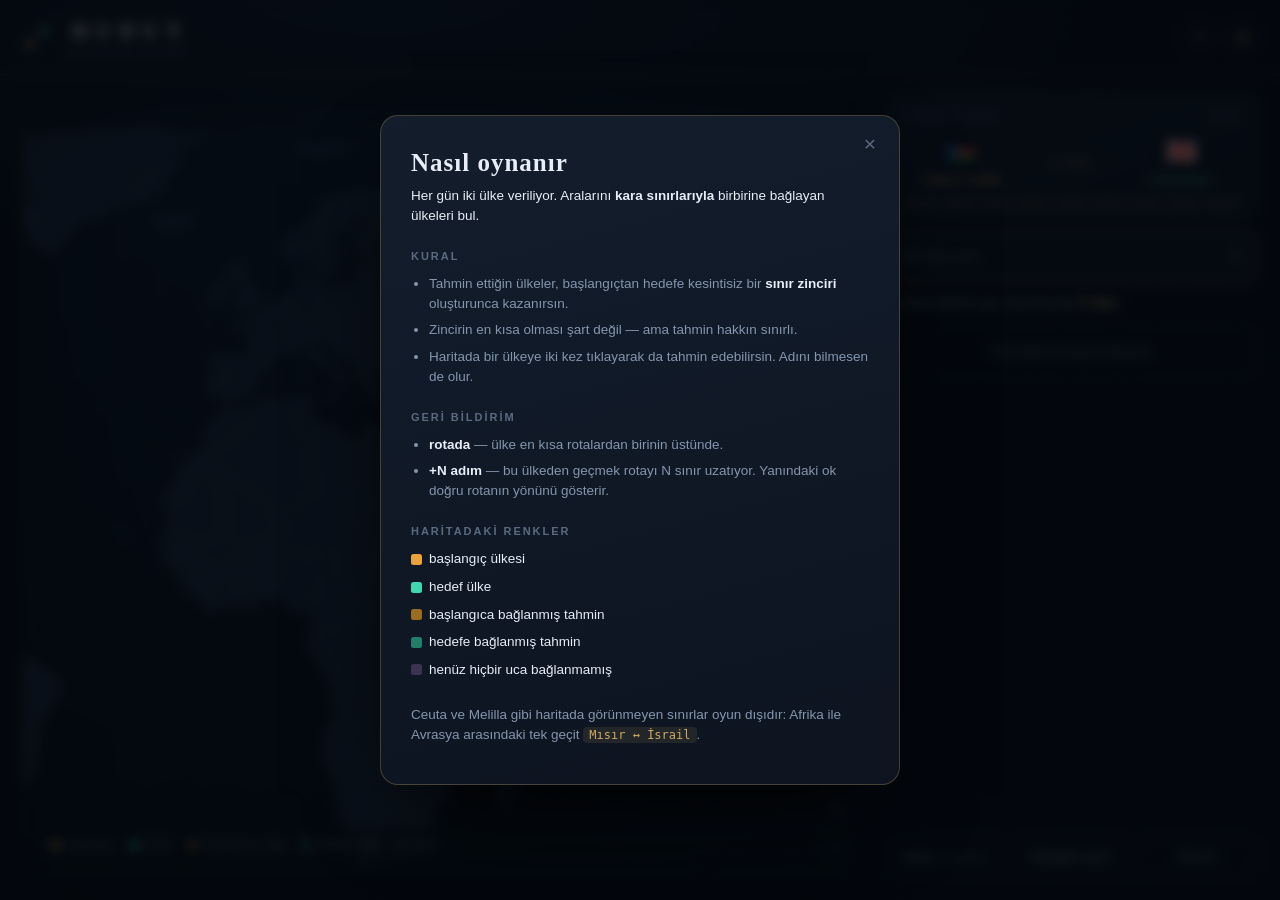
==== index.html @ 706b780f "Replace the REST Countries page with HUDUT The old page called restcountries.com v3.1, which has bee" ====
<!DOCTYPE html>
<html lang="tr">
<head>
<meta charset="utf-8" />
<meta name="viewport" content="width=device-width, initial-scale=1, viewport-fit=cover" />
<title>HUDUT — sınırdan sınıra</title>
<meta name="description" content="Her gün iki ülke. Aradaki kara sınırlarını bularak yolu kur." />
<meta name="theme-color" content="#070b13" />
<link rel="icon" href="data:image/svg+xml,%3Csvg xmlns='http://www.w3.org/2000/svg' viewBox='0 0 32 32'%3E%3Crect width='32' height='32' rx='7' fill='%230c1524'/%3E%3Ccircle cx='9' cy='22' r='3.4' fill='%23e8a33d'/%3E%3Ccircle cx='23' cy='10' r='3.4' fill='%233fd6b0'/%3E%3Cpath d='M9 22 Q10 12 23 10' stroke='%23d9b06a' stroke-width='1.6' fill='none' stroke-dasharray='2.5 2.5'/%3E%3C/svg%3E" />
<link rel="stylesheet" href="assets/css/style.css" />
</head>
<body>

<div class="app">

  <header class="topbar">
    <div class="brand">
      <svg class="brand-glyph" viewBox="0 0 32 32" aria-hidden="true">
        <circle cx="8" cy="23" r="3.6"/><circle cx="24" cy="9" r="3.6" class="g2"/>
        <path d="M8 23 Q9 12 24 9" fill="none"/>
      </svg>
      <div class="brand-text">
        <h1>HUDUT</h1>
        <p>sınırdan sınıra</p>
      </div>
    </div>
    <nav class="topbar-actions">
      <button type="button" id="btn-help" class="icon-btn" title="Nasıl oynanır">?</button>
      <button type="button" id="btn-stats" class="icon-btn" title="İstatistikler">◔</button>
    </nav>
  </header>

  <main class="stage">

    <section class="mapwrap" id="mapwrap">
      <svg id="map" role="img" aria-label="Dünya haritası"></svg>

      <div class="map-overlay">
        <div class="legend" id="legend">
          <span><i class="sw sw-start"></i>başlangıç</span>
          <span><i class="sw sw-end"></i>hedef</span>
          <span><i class="sw sw-warm"></i>başlangıca bağlı</span>
          <span><i class="sw sw-cool"></i>hedefe bağlı</span>
          <span><i class="sw sw-loose"></i>boşta</span>
        </div>
        <div class="zoomers">
          <button type="button" data-zoom="in"  title="Yakınlaş">+</button>
          <button type="button" data-zoom="out" title="Uzaklaş">−</button>
          <button type="button" data-zoom="fit" title="Bulmacaya odakla">◎</button>
          <button type="button" data-zoom="world" title="Tüm dünya">⤢</button>
        </div>
      </div>

      <div class="map-tip" id="map-tip" hidden></div>
      <div class="toast" id="toast" hidden></div>
    </section>

    <aside class="panel">

      <div class="route-card">
        <div class="puzzle-meta"><span id="puzzle-date"></span><span id="puzzle-no"></span></div>

        <div class="route">
          <div class="endpoint is-start">
            <span class="flag" id="start-flag"></span>
            <span class="ep-name" id="start-name">—</span>
          </div>
          <div class="route-link">
            <span class="dots" aria-hidden="true"></span>
            <span class="gap" id="gap-label">?</span>
            <span class="dots" aria-hidden="true"></span>
          </div>
          <div class="endpoint is-end">
            <span class="flag" id="end-flag"></span>
            <span class="ep-name" id="end-name">—</span>
          </div>
        </div>

        <div class="meter" id="meter" aria-label="Kalan tahmin"></div>
      </div>

      <form class="guess-form" id="guess-form" autocomplete="off">
        <div class="input-shell">
          <input id="guess-input" type="text" placeholder="Bir ülke yaz…"
                 aria-label="Ülke tahmini" autocomplete="off" autocorrect="off"
                 spellcheck="false" enterkeyhint="go" />
          <button type="submit" class="submit-btn" title="Tahmin et">⏎</button>
        </div>
        <ul class="suggestions" id="suggestions" hidden></ul>
      </form>

      <p class="status" id="status"></p>

      <ol class="guess-list" id="guess-list"></ol>

      <div class="panel-actions">
        <button type="button" id="btn-hint" class="ghost">İpucu <em>(1 tahmin)</em></button>
        <button type="button" id="btn-random" class="ghost">Rastgele oyun</button>
        <button type="button" id="btn-giveup" class="ghost danger">Pes et</button>
      </div>

    </aside>
  </main>
</div>

<div class="modal-backdrop" id="modal" hidden>
  <div class="modal" role="dialog" aria-modal="true">
    <button type="button" class="modal-close" id="modal-close" aria-label="Kapat">×</button>
    <div class="modal-body" id="modal-body"></div>
  </div>
</div>

<script src="assets/js/vendor/d3-array.min.js"></script>
<script src="assets/js/vendor/d3-geo.min.js"></script>
<script src="assets/js/vendor/topojson-client.min.js"></script>
<script src="assets/js/data/world.js"></script>
<script src="assets/js/data/countries.js"></script>
<script src="assets/js/graph.js"></script>
<script src="assets/js/map.js"></script>
<script src="assets/js/game.js"></script>
<script src="assets/js/app.js"></script>
</body>
</html>
---- assets/css/style.css ----
/* =========================================================
   HUDUT — "gece atlası"
   Koyu lacivert kâğıt, pirinç hairline'lar, sıcak→soğuk rota.
   ========================================================= */

:root {
  /* zemin */
  --ink:        #070b13;
  --ocean:      #0b1422;
  --ocean-2:    #0e1b2c;
  --panel:      #0d1420;
  --panel-2:    #111a28;

  /* kara */
  --land:       #1d2a3c;
  --land-line:  rgba(150,182,222,.16);
  --land-hover: #2a3b52;
  --land-dead:  #16202e;      /* nötr / oynanmayan alan */

  /* rota renkleri */
  --start:      #e8a33d;
  --start-dim:  #7a5a2a;
  --end:        #3fd6b0;
  --end-dim:    #23705f;
  --loose:      #7b6ca8;
  --wrong:      #b0525f;
  --near:       #d3944a;

  /* metin & vurgu */
  --text:       #e8eef7;
  --muted:      #8496ae;
  --faint:      #5a6a80;
  --brass:      #cfa963;
  --brass-dim:  rgba(207,169,99,.28);

  --radius:     14px;
  --radius-sm:  9px;

  --font-display: "Iowan Old Style", "Palatino Linotype", Palatino, Georgia, ui-serif, serif;
  --font-ui: ui-sans-serif, -apple-system, "Segoe UI", Roboto, "Helvetica Neue", Arial, sans-serif;
  --font-mono: ui-monospace, "SF Mono", "Cascadia Mono", Consolas, monospace;

  --grain: url("data:image/svg+xml,%3Csvg xmlns='http://www.w3.org/2000/svg' width='160' height='160'%3E%3Cfilter id='n'%3E%3CfeTurbulence type='fractalNoise' baseFrequency='.8' numOctaves='3' stitchTiles='stitch'/%3E%3C/filter%3E%3Crect width='160' height='160' filter='url(%23n)' opacity='.5'/%3E%3C/svg%3E");
}

* { box-sizing: border-box; }

/* `hidden` özniteliği her zaman kazansın — aşağıdaki sınıflar display
   atadığı için tarayıcının varsayılan [hidden] kuralını eziyorlar. */
[hidden] { display: none !important; }

html, body {
  height: 100%;
  margin: 0;
}

body {
  background:
    radial-gradient(1200px 700px at 30% -10%, #101b2c 0%, transparent 60%),
    var(--ink);
  color: var(--text);
  font-family: var(--font-ui);
  font-size: 15px;
  line-height: 1.5;
  -webkit-font-smoothing: antialiased;
  overflow: hidden;
}

body::after {                     /* kâğıt dokusu */
  content: "";
  position: fixed;
  inset: 0;
  background-image: var(--grain);
  opacity: .022;
  pointer-events: none;
  z-index: 999;
  mix-blend-mode: overlay;
}

button { font: inherit; color: inherit; cursor: pointer; }
input  { font: inherit; color: inherit; }

/* ---------------------------------------------------------
   İskelet
   --------------------------------------------------------- */

.app {
  height: 100%;
  display: grid;
  grid-template-rows: auto 1fr;
}

.topbar {
  display: flex;
  align-items: center;
  justify-content: space-between;
  gap: 16px;
  padding: 14px 22px 12px;
  border-bottom: 1px solid var(--brass-dim);
  position: relative;
}
.topbar::after {                  /* çift çizgi, atlas kapağı hissi */
  content: "";
  position: absolute;
  left: 22px; right: 22px; bottom: -4px;
  height: 1px;
  background: linear-gradient(90deg, transparent, rgba(207,169,99,.14), transparent);
}

.brand { display: flex; align-items: center; gap: 12px; }

.brand-glyph { width: 30px; height: 30px; flex: none; }
.brand-glyph circle { fill: var(--start); }
.brand-glyph circle.g2 { fill: var(--end); }
.brand-glyph path { stroke: var(--brass); stroke-width: 1.7; stroke-dasharray: 2.6 2.6; }

.brand-text h1 {
  margin: 0;
  font-family: var(--font-display);
  font-size: 22px;
  font-weight: 600;
  letter-spacing: .34em;
  text-indent: .34em;
  color: #f2e9d8;
}
.brand-text p {
  margin: -1px 0 0;
  font-size: 10.5px;
  letter-spacing: .22em;
  text-transform: uppercase;
  color: var(--faint);
}

.topbar-actions { display: flex; gap: 8px; }

.icon-btn {
  width: 34px; height: 34px;
  display: grid; place-items: center;
  border-radius: 50%;
  border: 1px solid var(--brass-dim);
  background: transparent;
  color: var(--brass);
  font-size: 15px;
  transition: background .18s, border-color .18s, transform .18s;
}
.icon-btn:hover { background: rgba(207,169,99,.1); border-color: rgba(207,169,99,.5); transform: translateY(-1px); }

.stage {
  display: grid;
  grid-template-columns: minmax(0, 1fr) 372px;
  gap: 18px;
  padding: 18px 22px 22px;
  min-height: 0;
}

/* ---------------------------------------------------------
   Harita
   --------------------------------------------------------- */

.mapwrap {
  position: relative;
  min-height: 0;
  border-radius: var(--radius);
  border: 1px solid rgba(150,182,222,.1);
  background:
    radial-gradient(120% 90% at 50% 0%, var(--ocean-2) 0%, var(--ocean) 55%, #081018 100%);
  overflow: hidden;
  box-shadow: 0 24px 60px -30px #000, inset 0 0 90px -20px rgba(0,0,0,.7);
}
.mapwrap::after {                 /* vinyet */
  content: "";
  position: absolute; inset: 0;
  background: radial-gradient(115% 85% at 50% 45%, transparent 55%, rgba(3,6,12,.55) 100%);
  pointer-events: none;
}

#map { display: block; width: 100%; height: 100%; touch-action: none; cursor: grab; }
#map.dragging { cursor: grabbing; }

.graticule { fill: none; stroke: rgba(150,190,235,.055); stroke-width: .5; }
.sphere-halo { fill: none; stroke: rgba(207,169,99,.13); stroke-width: 1; }

.country {
  fill: var(--land);
  stroke: var(--land-line);
  stroke-width: .6;
  stroke-linejoin: round;
  transition: fill .35s ease;
}
.country.neutral { fill: var(--land-dead); pointer-events: none; }
.country.interactive { cursor: pointer; }
.country.interactive:hover { fill: var(--land-hover); }

/* durumlar */
.country.loose   { fill: #3b3350; stroke: rgba(190,170,235,.45); stroke-width: 1; }
.country.warm    { fill: #9a6c22; stroke: rgba(232,163,61,.65); stroke-width: 1; }
.country.cool    { fill: #227e69; stroke: rgba(63,214,176,.6); stroke-width: 1; }
.country.start   { fill: var(--start); stroke: #ffd79a; stroke-width: 1.3; }
.country.end     { fill: var(--end);   stroke: #b8fff0; stroke-width: 1.3; }
.country.solved  { stroke-width: 1.1; }

.endpoint-halo { fill: none; stroke-width: 1.6; opacity: .85; }
.endpoint-halo.h-start { stroke: var(--start); animation: pulse 2.8s ease-in-out infinite; }
.endpoint-halo.h-end   { stroke: var(--end);   animation: pulse 2.8s ease-in-out infinite .9s; }
@keyframes pulse { 0%,100% { opacity:.16; stroke-width:1.2 } 50% { opacity:.6; stroke-width:2.4 } }

.hint-arc {
  fill: none;
  stroke: rgba(207,169,99,.3);
  stroke-width: 1;
  stroke-dasharray: 3 4;
  pointer-events: none;
}
.chain-line {
  fill: none;
  stroke: url(#chainGrad);
  stroke-width: 2.4;
  stroke-linecap: round;
  stroke-dasharray: 1000;
  stroke-dashoffset: 1000;
  animation: draw 1.4s ease forwards;
  pointer-events: none;
  filter: drop-shadow(0 0 4px rgba(232,163,61,.4));
}
@keyframes draw { to { stroke-dashoffset: 0 } }

.node-dot { pointer-events: none; }

/* Sadece bilinen ülkelerin adı yazılır.
   font-size / stroke-width bilerek burada tanımlı DEĞİL: map.js bunları
   .layer-label grubuna yazıp ekran ölçeğinde sabit tutuyor. Buraya bir
   değer koyarsan mirası ezer ve etiketler okunmaz hâle gelir. */
.country-label {
  font-family: var(--font-ui);
  font-weight: 600;
  fill: rgba(255,255,255,.94);
  paint-order: stroke;
  stroke: rgba(4,8,14,.9);
  text-anchor: middle;
  pointer-events: none;
}

/* harita üstü kontroller */
.map-overlay {
  position: absolute; inset: 0;
  display: flex;
  align-items: flex-end;
  justify-content: space-between;
  padding: 14px;
  pointer-events: none;
  gap: 12px;
}

.legend {
  display: flex; flex-wrap: wrap; gap: 4px 14px;
  padding: 9px 13px;
  border-radius: var(--radius-sm);
  background: rgba(8,14,24,.62);
  backdrop-filter: blur(9px);
  border: 1px solid rgba(150,182,222,.1);
  font-size: 10.5px;
  letter-spacing: .05em;
  color: var(--muted);
  pointer-events: auto;
}
.legend span { display: inline-flex; align-items: center; gap: 6px; white-space: nowrap; }
.sw { width: 9px; height: 9px; border-radius: 2.5px; display: inline-block; }
.sw-start { background: var(--start); }
.sw-end   { background: var(--end); }
.sw-warm  { background: #9a6c22; }
.sw-cool  { background: #227e69; }
.sw-loose { background: #3b3350; }

.zoomers { display: flex; flex-direction: column; gap: 6px; pointer-events: auto; }
.zoomers button {
  width: 32px; height: 32px;
  border-radius: 8px;
  border: 1px solid rgba(150,182,222,.13);
  background: rgba(8,14,24,.66);
  backdrop-filter: blur(9px);
  color: var(--muted);
  font-size: 14px; line-height: 1;
  transition: color .16s, border-color .16s, background .16s;
}
.zoomers button:hover { color: var(--brass); border-color: rgba(207,169,99,.4); background: rgba(20,30,46,.8); }

.map-tip {
  position: absolute;
  transform: translate(-50%, -170%);
  padding: 4px 9px;
  border-radius: 6px;
  background: rgba(6,11,19,.92);
  border: 1px solid var(--brass-dim);
  font-size: 11.5px;
  letter-spacing: .04em;
  white-space: nowrap;
  pointer-events: none;
  z-index: 5;
}

.toast {
  position: absolute;
  left: 50%; top: 18px;
  transform: translateX(-50%);
  padding: 9px 18px;
  border-radius: 100px;
  background: rgba(8,14,24,.9);
  border: 1px solid var(--brass-dim);
  backdrop-filter: blur(10px);
  font-size: 13px;
  letter-spacing: .02em;
  z-index: 6;
  animation: toastIn .3s cubic-bezier(.2,.9,.3,1.2);
}
.toast.bad  { border-color: rgba(176,82,95,.6); color: #ffc9d0; }
.toast.good { border-color: rgba(63,214,176,.55); color: #b6ffe9; }
@keyframes toastIn { from { opacity: 0; transform: translate(-50%, -12px) } }

/* ---------------------------------------------------------
   Yan panel
   --------------------------------------------------------- */

.panel {
  min-height: 0;
  display: flex;
  flex-direction: column;
  gap: 12px;
  overflow-y: auto;
  scrollbar-width: thin;
  scrollbar-color: rgba(207,169,99,.25) transparent;
  padding-right: 2px;
}
.panel::-webkit-scrollbar { width: 6px; }
.panel::-webkit-scrollbar-thumb { background: rgba(207,169,99,.22); border-radius: 3px; }

.route-card {
  border-radius: var(--radius);
  border: 1px solid rgba(150,182,222,.1);
  background: linear-gradient(160deg, var(--panel-2), var(--panel));
  padding: 15px 16px 13px;
  flex: none;
}

.puzzle-meta {
  display: flex; justify-content: space-between;
  font-size: 10.5px;
  letter-spacing: .16em;
  text-transform: uppercase;
  color: var(--faint);
  margin-bottom: 13px;
}

.route { display: flex; align-items: center; gap: 10px; }

.endpoint {
  flex: 1 1 0;
  min-width: 0;
  display: flex; flex-direction: column; align-items: center; gap: 5px;
  text-align: center;
}
.endpoint .flag { font-size: 25px; line-height: 1.1; filter: drop-shadow(0 3px 6px rgba(0,0,0,.5)); }
.endpoint .ep-name {
  font-family: var(--font-display);
  font-size: 15px;
  line-height: 1.2;
  overflow-wrap: anywhere;
}
.endpoint.is-start .ep-name { color: var(--start); }
.endpoint.is-end   .ep-name { color: var(--end); }

.route-link {
  flex: 0 0 84px;
  display: flex; align-items: center; gap: 5px;
  color: var(--faint);
}
.route-link .dots {
  flex: 1;
  height: 1px;
  background: repeating-linear-gradient(90deg, var(--brass-dim) 0 3px, transparent 3px 7px);
}
.route-link .gap {
  font-family: var(--font-mono);
  font-size: 11px;
  color: var(--brass);
  white-space: nowrap;
}

.meter { display: flex; gap: 4px; margin-top: 14px; }
.meter i {
  flex: 1;
  height: 3px;
  border-radius: 2px;
  background: rgba(207,169,99,.5);
  transition: background .3s;
}
.meter i.spent { background: rgba(150,182,222,.12); }
.meter i.low   { background: var(--wrong); }

/* giriş */
.guess-form { position: relative; flex: none; }

.input-shell {
  display: flex; align-items: center;
  border-radius: var(--radius);
  border: 1px solid rgba(150,182,222,.16);
  background: var(--panel);
  transition: border-color .2s, box-shadow .2s;
}
.input-shell:focus-within {
  border-color: rgba(207,169,99,.55);
  box-shadow: 0 0 0 3px rgba(207,169,99,.09);
}
#guess-input {
  flex: 1; min-width: 0;
  padding: 13px 14px;
  border: 0; background: transparent; outline: none;
  font-size: 15px;
}
#guess-input::placeholder { color: var(--faint); }
.submit-btn {
  border: 0; background: transparent;
  color: var(--brass);
  padding: 0 14px; height: 46px;
  font-size: 15px;
  opacity: .8;
}
.submit-btn:hover { opacity: 1; }

.suggestions {
  position: absolute; top: calc(100% + 6px); left: 0; right: 0;
  z-index: 20;
  margin: 0; padding: 5px;
  list-style: none;
  max-height: 244px; overflow-y: auto;
  border-radius: var(--radius);
  border: 1px solid rgba(207,169,99,.24);
  background: rgba(12,19,30,.97);
  backdrop-filter: blur(12px);
  box-shadow: 0 22px 48px -18px #000;
}
.suggestions li {
  display: flex; align-items: center; gap: 9px;
  padding: 8px 10px;
  border-radius: 8px;
  cursor: pointer;
}
.suggestions li .s-flag { font-size: 16px; }
.suggestions li .s-reg { margin-left: auto; font-size: 10.5px; color: var(--faint); }
.suggestions li[aria-selected="true"], .suggestions li:hover { background: rgba(207,169,99,.14); }

.status {
  margin: 0;
  min-height: 20px;
  font-size: 12.5px;
  letter-spacing: .02em;
  color: var(--muted);
  flex: none;
}
.status b { color: var(--brass); font-weight: 600; }

/* tahmin listesi */
.guess-list {
  list-style: none;
  margin: 0; padding: 0;
  display: flex; flex-direction: column; gap: 6px;
  flex: 1 1 auto;
}
.guess-list li {
  display: flex; align-items: center; gap: 10px;
  padding: 9px 12px;
  border-radius: var(--radius-sm);
  background: var(--panel);
  border: 1px solid rgba(150,182,222,.08);
  border-left-width: 3px;
  animation: rowIn .28s cubic-bezier(.2,.9,.3,1.1);
}
@keyframes rowIn { from { opacity: 0; transform: translateX(10px) } }

.guess-list li.g-empty {
  border-left-color: transparent;
  border-style: dashed;
  background: transparent;
  color: var(--faint);
  font-size: 12.5px;
  justify-content: center;
  padding: 16px 12px;
  animation: none;
}

.guess-list li.g-onroute { border-left-color: var(--end); }
.guess-list li.g-near    { border-left-color: var(--near); }
.guess-list li.g-far     { border-left-color: var(--wrong); }
.guess-list li.g-void    { border-left-color: var(--faint); }

/* Bayrak emojisi olmayan sistemlerde ISO kodu rozeti */
.iso {
  display: inline-flex; align-items: center; justify-content: center;
  min-width: 2.15em;
  padding: .1em .3em;
  border-radius: 4px;
  border: 1px solid var(--brass-dim);
  background: rgba(207,169,99,.09);
  color: var(--brass);
  font-family: var(--font-mono);
  font-size: .66em;
  font-weight: 600;
  letter-spacing: .07em;
  line-height: 1.55;
}
.endpoint.is-start .iso { border-color: rgba(232,163,61,.45); color: var(--start); background: rgba(232,163,61,.1); }
.endpoint.is-end   .iso { border-color: rgba(63,214,176,.4);  color: var(--end);   background: rgba(63,214,176,.09); }
.chain .node .iso { border-color: currentColor; color: inherit; background: transparent; font-size: .78em; }

.g-flag { font-size: 17px; flex: none; }
.g-name { flex: 1; min-width: 0; overflow: hidden; text-overflow: ellipsis; white-space: nowrap; }
.g-tag {
  font-size: 10.5px;
  letter-spacing: .04em;
  color: var(--muted);
  display: flex; align-items: center; gap: 5px;
  flex: none;
}
.g-onroute .g-tag { color: var(--end); }
.g-near .g-tag    { color: var(--near); }
.g-far  .g-tag    { color: var(--wrong); }
.g-arrow { display: inline-block; font-size: 13px; line-height: 1; }

.panel-actions { display: flex; gap: 7px; flex: none; padding-bottom: 2px; }
.ghost {
  flex: 1;
  padding: 9px 6px;
  border-radius: var(--radius-sm);
  border: 1px solid rgba(150,182,222,.14);
  background: transparent;
  color: var(--muted);
  font-size: 12px;
  letter-spacing: .02em;
  transition: color .16s, border-color .16s, background .16s;
}
.ghost em { font-style: normal; opacity: .55; font-size: 10.5px; }
.ghost:hover { color: var(--text); border-color: rgba(207,169,99,.42); background: rgba(207,169,99,.06); }
.ghost.danger:hover { color: #ffc9d0; border-color: rgba(176,82,95,.55); background: rgba(176,82,95,.08); }
.ghost:disabled { opacity: .35; cursor: not-allowed; }

/* ---------------------------------------------------------
   Modal
   --------------------------------------------------------- */

.modal-backdrop {
  position: fixed; inset: 0; z-index: 1000;
  display: grid; place-items: center;
  padding: 20px;
  overflow-y: auto;
  background: rgba(4,7,13,.74);
  backdrop-filter: blur(6px);
  animation: fadeIn .22s ease;
}
@keyframes fadeIn { from { opacity: 0 } }

.modal {
  position: relative;
  /* grid öğesinde `min-width:auto` küçülmeyi engelliyor; açıkça sıfırlıyoruz */
  width: 100%;
  max-width: 520px;
  min-width: 0;
  max-height: min(84vh, 760px);
  overflow-y: auto;
  border-radius: 18px;
  border: 1px solid var(--brass-dim);
  background: linear-gradient(165deg, #131d2c, var(--panel));
  padding: 28px 30px 26px;
  box-shadow: 0 40px 90px -30px #000;
  animation: modalIn .3s cubic-bezier(.2,.9,.3,1.15);
}
@keyframes modalIn { from { opacity: 0; transform: translateY(14px) scale(.98) } }

.modal-close {
  position: absolute; top: 12px; right: 14px;
  width: 30px; height: 30px;
  border: 0; border-radius: 50%;
  background: transparent; color: var(--faint);
  font-size: 21px; line-height: 1;
}
.modal-close:hover { color: var(--text); }

.modal h2 {
  font-family: var(--font-display);
  font-size: 25px;
  font-weight: 600;
  letter-spacing: .04em;
  margin: 0 0 4px;
}
.modal h3 {
  font-size: 11px; letter-spacing: .18em; text-transform: uppercase;
  color: var(--faint); margin: 22px 0 9px; font-weight: 600;
}
.modal p { color: var(--muted); margin: 0 0 12px; font-size: 13.5px; }
.modal p.lede { color: var(--text); }
.modal ul { color: var(--muted); font-size: 13.5px; padding-left: 18px; margin: 0 0 12px; }
.modal li { margin-bottom: 6px; }
.modal b { color: var(--text); font-weight: 600; }
.modal code {
  font-family: var(--font-mono); font-size: 12px;
  background: rgba(207,169,99,.11); color: var(--brass);
  padding: 1px 6px; border-radius: 4px;
}

.key { display: inline-flex; align-items: center; gap: 7px; margin-bottom: 7px; font-size: 13.5px; }
.key .sw { width: 11px; height: 11px; }

/* sonuç */
.result-head { text-align: center; margin-bottom: 18px; }
.result-head .verdict {
  font-family: var(--font-display);
  font-size: 29px; letter-spacing: .05em;
  margin: 0 0 4px;
}
.result-head .verdict.win  { color: var(--end); }
.result-head .verdict.lose { color: var(--wrong); }
.result-head .sub { font-size: 12.5px; color: var(--faint); letter-spacing: .06em; }

.chain {
  display: flex; flex-wrap: wrap; align-items: center; justify-content: center;
  gap: 7px 5px;
  padding: 16px 12px;
  border-radius: 12px;
  background: rgba(0,0,0,.24);
  border: 1px solid rgba(150,182,222,.09);
  margin-bottom: 6px;
}
.chain .node {
  display: inline-flex; align-items: center; gap: 6px;
  padding: 5px 11px;
  border-radius: 100px;
  border: 1px solid;
  font-size: 13px;
  white-space: nowrap;
}
.chain .sep { color: var(--faint); font-size: 12px; }

.stat-grid {
  display: grid; grid-template-columns: repeat(4, 1fr); gap: 8px;
  margin-bottom: 8px;
}
.stat-grid div {
  text-align: center; padding: 12px 4px;
  border-radius: 10px; background: rgba(0,0,0,.24);
  border: 1px solid rgba(150,182,222,.08);
}
.stat-grid strong { display: block; font-family: var(--font-display); font-size: 23px; }
.stat-grid span { font-size: 9.5px; letter-spacing: .1em; text-transform: uppercase; color: var(--faint); }

.modal-actions { display: flex; gap: 9px; margin-top: 20px; }
.btn-primary, .btn-secondary {
  flex: 1; padding: 12px;
  border-radius: 10px; border: 1px solid;
  font-size: 13.5px; letter-spacing: .03em;
  transition: transform .16s, box-shadow .16s, background .16s;
}
.btn-primary {
  background: linear-gradient(180deg, #e9b463, var(--brass));
  border-color: #f0c37f; color: #201704; font-weight: 600;
}
.btn-primary:hover { transform: translateY(-1px); box-shadow: 0 10px 26px -12px rgba(207,169,99,.8); }
.btn-secondary { background: transparent; border-color: rgba(150,182,222,.2); color: var(--muted); }
.btn-secondary:hover { color: var(--text); border-color: rgba(207,169,99,.45); }

/* ---------------------------------------------------------
   Duyarlı
   --------------------------------------------------------- */

@media (max-width: 1080px) {
  .stage { grid-template-columns: minmax(0,1fr) 320px; gap: 14px; padding: 14px; }
  .legend { display: none; }
}

@media (max-width: 820px) {
  body { overflow: auto; }
  .app { height: auto; min-height: 100%; }
  .stage {
    grid-template-columns: 1fr;
    grid-template-rows: 46vh auto;
    padding: 12px;
  }
  .panel { overflow: visible; max-height: none; }
  .brand-text h1 { font-size: 18px; letter-spacing: .28em; }
  .modal { padding: 24px 20px 22px; }
  .stat-grid { grid-template-columns: repeat(2, 1fr); }
}

@media (prefers-reduced-motion: reduce) {
  *, *::before, *::after { animation-duration: .01ms !important; transition-duration: .01ms !important; }
}
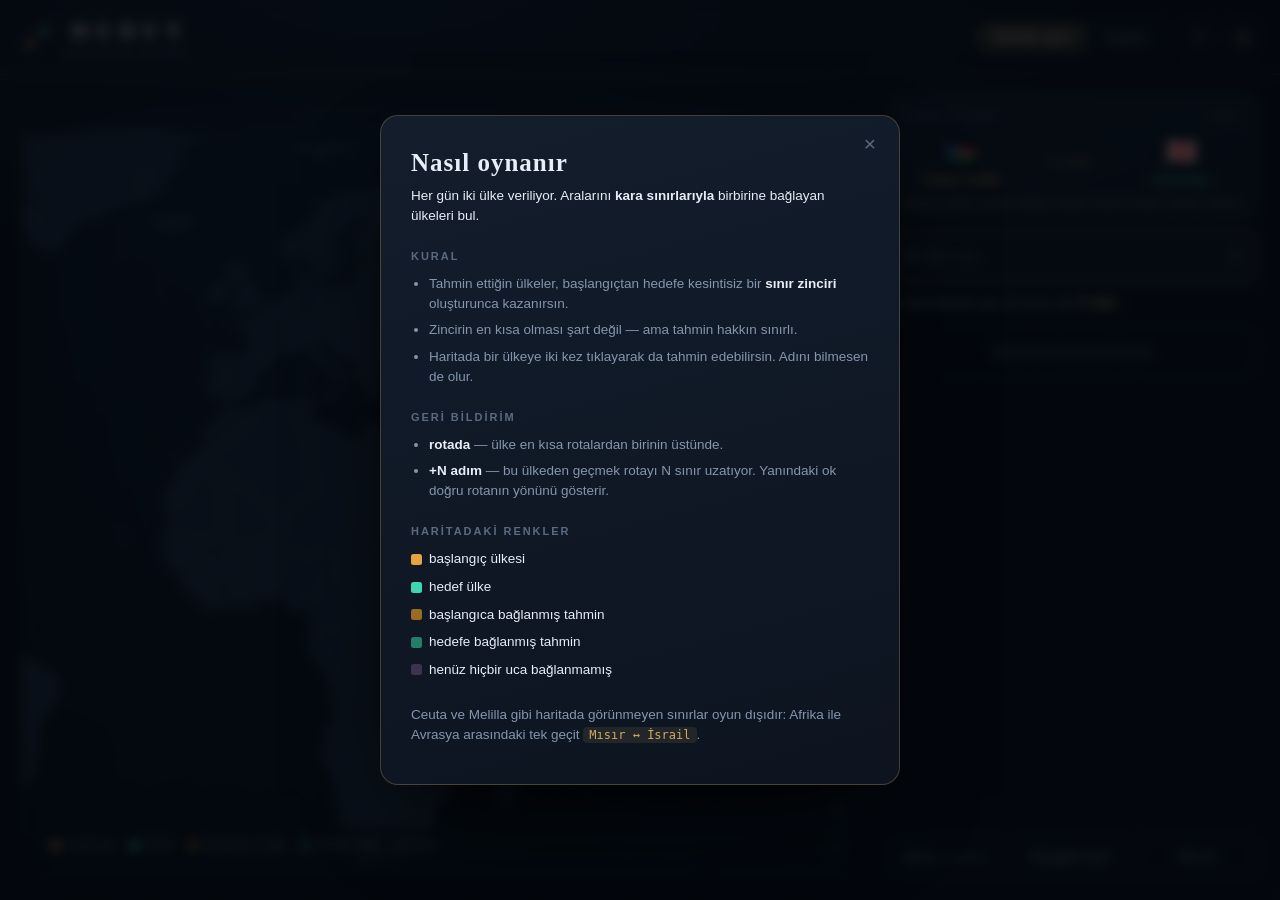
==== commit 1f412996: "Add an explore mode: country card, land neighbours and route finder - Search or click a country to s" ====
--- a/index.html
+++ b/index.html
@@ -4,7 +4,7 @@
 <meta charset="utf-8" />
 <meta name="viewport" content="width=device-width, initial-scale=1, viewport-fit=cover" />
 <title>HUDUT — sınırdan sınıra</title>
-<meta name="description" content="Her gün iki ülke. Aradaki kara sınırlarını bularak yolu kur." />
+<meta name="description" content="Dünya haritasında ülkeleri ve kara komşularını keşfet, her gün iki ülke arasındaki sınır zincirini kur." />
 <meta name="theme-color" content="#070b13" />
 <link rel="icon" href="data:image/svg+xml,%3Csvg xmlns='http://www.w3.org/2000/svg' viewBox='0 0 32 32'%3E%3Crect width='32' height='32' rx='7' fill='%230c1524'/%3E%3Ccircle cx='9' cy='22' r='3.4' fill='%23e8a33d'/%3E%3Ccircle cx='23' cy='10' r='3.4' fill='%233fd6b0'/%3E%3Cpath d='M9 22 Q10 12 23 10' stroke='%23d9b06a' stroke-width='1.6' fill='none' stroke-dasharray='2.5 2.5'/%3E%3C/svg%3E" />
 <link rel="stylesheet" href="assets/css/style.css" />
@@ -24,6 +24,10 @@
         <p>sınırdan sınıra</p>
       </div>
     </div>
+    <div class="mode-tabs" role="tablist" aria-label="Mod">
+      <button type="button" role="tab" class="mode-tab" data-mode="game" aria-selected="true">Günlük oyun</button>
+      <button type="button" role="tab" class="mode-tab" data-mode="explore" aria-selected="false">Keşfet</button>
+    </div>
     <nav class="topbar-actions">
       <button type="button" id="btn-help" class="icon-btn" title="Nasıl oynanır">?</button>
       <button type="button" id="btn-stats" class="icon-btn" title="İstatistikler">◔</button>
@@ -36,6 +40,13 @@
       <svg id="map" role="img" aria-label="Dünya haritası"></svg>
 
       <div class="map-overlay">
+        <div class="legend" id="legend-explore" hidden>
+          <span><i class="sw sw-sel"></i>seçili ülke</span>
+          <span><i class="sw sw-nb"></i>kara komşusu</span>
+          <span><i class="sw sw-start"></i>rota başı</span>
+          <span><i class="sw sw-path"></i>rota üstü</span>
+          <span><i class="sw sw-end"></i>rota sonu</span>
+        </div>
         <div class="legend" id="legend">
           <span><i class="sw sw-start"></i>başlangıç</span>
           <span><i class="sw sw-end"></i>hedef</span>
@@ -46,7 +57,7 @@
         <div class="zoomers">
           <button type="button" data-zoom="in"  title="Yakınlaş">+</button>
           <button type="button" data-zoom="out" title="Uzaklaş">−</button>
-          <button type="button" data-zoom="fit" title="Bulmacaya odakla">◎</button>
+          <button type="button" data-zoom="fit" title="Seçime odakla">◎</button>
           <button type="button" data-zoom="world" title="Tüm dünya">⤢</button>
         </div>
       </div>
@@ -55,7 +66,7 @@
       <div class="toast" id="toast" hidden></div>
     </section>
 
-    <aside class="panel">
+    <aside class="panel" id="panel-game">
 
       <div class="route-card">
         <div class="puzzle-meta"><span id="puzzle-date"></span><span id="puzzle-no"></span></div>
@@ -100,6 +111,34 @@
       </div>
 
     </aside>
+
+    <aside class="panel" id="panel-explore" hidden>
+      <form class="guess-form" id="ex-form" autocomplete="off">
+        <div class="input-shell">
+          <input id="ex-input" type="text" placeholder="Bir ülke ara…"
+                 aria-label="Ülke ara" autocomplete="off" autocorrect="off"
+                 spellcheck="false" enterkeyhint="search" />
+          <button type="submit" class="submit-btn" title="Ara">⏎</button>
+        </div>
+        <ul class="suggestions" id="ex-sugg" hidden></ul>
+      </form>
+
+      <div id="ex-card"></div>
+
+      <section class="ex-route route-card" id="ex-route" hidden>
+        <h3 class="ex-subhead">Kara yolu</h3>
+        <p class="ex-from"><span id="ex-from"></span> <span class="arrow">→</span></p>
+        <form class="guess-form" id="ex-to-form" autocomplete="off">
+          <div class="input-shell">
+            <input id="ex-to" type="text" placeholder="Hedef ülke…"
+                   aria-label="Hedef ülke" autocomplete="off" autocorrect="off" spellcheck="false" />
+            <button type="submit" class="submit-btn" title="Rotayı bul">⏎</button>
+          </div>
+          <ul class="suggestions" id="ex-to-sugg" hidden></ul>
+        </form>
+        <div id="ex-route-out"></div>
+      </section>
+    </aside>
   </main>
 </div>
 
@@ -118,6 +157,7 @@
 <script src="assets/js/graph.js"></script>
 <script src="assets/js/map.js"></script>
 <script src="assets/js/game.js"></script>
+<script src="assets/js/explore.js"></script>
 <script src="assets/js/app.js"></script>
 </body>
 </html>
--- a/assets/css/style.css
+++ b/assets/css/style.css
@@ -410,13 +410,13 @@
   border-color: rgba(207,169,99,.55);
   box-shadow: 0 0 0 3px rgba(207,169,99,.09);
 }
-#guess-input {
+.input-shell input {
   flex: 1; min-width: 0;
   padding: 13px 14px;
   border: 0; background: transparent; outline: none;
   font-size: 15px;
 }
-#guess-input::placeholder { color: var(--faint); }
+.input-shell input::placeholder { color: var(--faint); }
 .submit-btn {
   border: 0; background: transparent;
   color: var(--brass);
@@ -669,6 +669,181 @@
    Duyarlı
    --------------------------------------------------------- */
 
+/* ---------------------------------------------------------
+   Mod sekmeleri
+   --------------------------------------------------------- */
+
+.mode-tabs {
+  display: flex;
+  gap: 2px;
+  padding: 3px;
+  border-radius: 100px;
+  border: 1px solid var(--brass-dim);
+  background: rgba(8,14,24,.5);
+  margin-left: auto;
+}
+.mode-tab {
+  padding: 7px 16px;
+  border: 0;
+  border-radius: 100px;
+  background: transparent;
+  color: var(--muted);
+  font: 500 12.5px/1 var(--font-ui);
+  letter-spacing: .06em;
+  cursor: pointer;
+  transition: color .18s, background .18s;
+}
+.mode-tab:hover { color: var(--text); }
+.mode-tab[aria-selected="true"] {
+  background: linear-gradient(180deg, rgba(207,169,99,.28), rgba(207,169,99,.14));
+  color: #f6e7c8;
+  box-shadow: inset 0 0 0 1px rgba(207,169,99,.4);
+}
+
+/* ---------------------------------------------------------
+   Keşfet — harita durumları
+   --------------------------------------------------------- */
+
+.country.sel    { fill: var(--brass); stroke: #ffe8b8; stroke-width: 1.4; }
+.country.nb     { fill: #1f6f61; stroke: rgba(63,214,176,.7); stroke-width: 1; }
+.country.onpath { fill: #33507a; stroke: rgba(150,190,240,.75); stroke-width: 1; }
+.country.nb:hover, .country.onpath:hover { fill: #2a8a78; }
+
+.sw-sel  { background: var(--brass); }
+.sw-nb   { background: #1f6f61; }
+.sw-path { background: #33507a; }
+
+/* ---------------------------------------------------------
+   Keşfet — panel
+   --------------------------------------------------------- */
+
+.ex-welcome, .ex-country {
+  border-radius: var(--radius);
+  border: 1px solid rgba(150,182,222,.1);
+  background: linear-gradient(160deg, var(--panel-2), var(--panel));
+  padding: 18px 18px 16px;
+}
+.ex-welcome h2, .ex-country h2 {
+  margin: 0;
+  font-family: var(--font-display);
+  font-weight: 600;
+  font-size: 23px;
+  line-height: 1.15;
+  color: #f2e9d8;
+}
+.ex-welcome p { color: var(--muted); font-size: 13.5px; line-height: 1.55; margin: 10px 0 14px; }
+.ex-welcome p b { color: var(--text); font-weight: 600; }
+
+.ex-head { display: flex; gap: 14px; align-items: center; margin-bottom: 16px; }
+.ex-flag { font-size: 46px; line-height: 1; filter: drop-shadow(0 4px 10px rgba(0,0,0,.55)); flex: none; }
+.ex-flag .iso { font-size: 15px; padding: 8px 10px; }
+.ex-flag .flag-img {
+  display: block; width: 76px; height: auto; max-height: 56px; object-fit: contain;
+  border-radius: 6px; box-shadow: 0 0 0 1px rgba(255,255,255,.08);
+}
+.ex-chip .flag-img { display: block; width: 20px; height: 14px; object-fit: cover; border-radius: 3px; }
+.ex-title { min-width: 0; }
+.ex-title p { margin: 4px 0 0; font-size: 12px; color: var(--faint); letter-spacing: .04em; }
+.ex-badges { display: flex; flex-wrap: wrap; gap: 5px; margin-top: 7px; }
+.ex-badge {
+  font-size: 10.5px; letter-spacing: .05em;
+  padding: 3px 8px; border-radius: 100px;
+  color: var(--brass); background: rgba(207,169,99,.1); border: 1px solid var(--brass-dim);
+}
+
+.ex-facts {
+  display: grid;
+  grid-template-columns: 1fr 1fr;
+  gap: 1px;
+  margin: 0 0 16px;
+  border-radius: var(--radius-sm);
+  overflow: hidden;
+  background: rgba(150,182,222,.08);
+}
+.ex-facts > div { background: var(--panel); padding: 9px 11px; min-width: 0; }
+.ex-facts > div.wide { grid-column: 1 / -1; }
+.ex-facts dt {
+  font-size: 9.5px; letter-spacing: .16em; text-transform: uppercase;
+  color: var(--faint); margin-bottom: 3px;
+}
+.ex-facts dd { margin: 0; font-size: 14px; color: var(--text); overflow-wrap: anywhere; }
+.ex-facts dd small { color: var(--faint); font-size: 10.5px; margin-left: 4px; }
+
+.ex-subhead {
+  display: flex; align-items: center; gap: 8px;
+  margin: 0 0 10px;
+  font: 600 10.5px/1 var(--font-ui);
+  letter-spacing: .18em; text-transform: uppercase;
+  color: var(--brass);
+}
+.ex-subhead span {
+  font-family: var(--font-mono); letter-spacing: 0;
+  padding: 2px 7px; border-radius: 100px;
+  background: rgba(207,169,99,.12); color: #f0d9a8;
+}
+.ex-welcome h3 { margin: 18px 0 8px; font: 600 10.5px/1 var(--font-ui); letter-spacing: .18em; text-transform: uppercase; color: var(--brass); }
+
+.ex-chips { display: flex; flex-wrap: wrap; gap: 6px; }
+.ex-chip {
+  display: inline-flex; align-items: center; gap: 6px;
+  padding: 6px 11px 6px 8px;
+  border-radius: 100px;
+  border: 1px solid rgba(63,214,176,.25);
+  background: rgba(31,111,97,.16);
+  color: #cdf5ea;
+  font: 13px/1.1 var(--font-ui);
+  cursor: pointer;
+  transition: background .16s, border-color .16s, transform .16s;
+}
+.ex-chip .flag { font-size: 15px; }
+.ex-chip:hover { background: rgba(31,111,97,.34); border-color: rgba(63,214,176,.55); transform: translateY(-1px); }
+.ex-chip.ghost-chip { border-color: var(--brass-dim); background: rgba(207,169,99,.07); color: var(--brass); }
+
+.ex-note { color: var(--muted); font-size: 13px; margin: 0; }
+
+.ex-rank { list-style: none; margin: 0; padding: 0; display: grid; gap: 2px; counter-reset: rank; }
+.ex-rank li {
+  display: flex; align-items: center; justify-content: space-between;
+  padding: 5px 4px; border-bottom: 1px dashed rgba(150,182,222,.08);
+  counter-increment: rank;
+}
+.ex-rank li::before { content: counter(rank); width: 18px; color: var(--faint); font: 11px var(--font-mono); }
+.ex-rank li span { font-family: var(--font-mono); font-size: 12px; color: var(--brass); }
+.ex-rank li button { margin-right: auto; }
+
+.ex-link {
+  border: 0; background: none; padding: 2px 0;
+  color: var(--text); font: 13.5px var(--font-ui); cursor: pointer; text-align: left;
+}
+.ex-link:hover { color: var(--brass); }
+
+/* rota */
+.ex-route { display: flex; flex-direction: column; gap: 10px; }
+.ex-route .ex-subhead { margin-bottom: 0; }
+.ex-from { margin: 0; font-size: 14px; color: var(--muted); }
+.ex-from b { color: var(--start); font-weight: 600; }
+.ex-from .arrow { color: var(--faint); margin-left: 4px; }
+.ex-route-sum { margin: 2px 0 4px; font-size: 13px; color: var(--muted); }
+.ex-route-sum b { color: var(--brass); font-weight: 600; }
+
+.ex-chain { list-style: none; margin: 0; padding: 0 0 0 4px; position: relative; }
+.ex-chain::before {
+  content: ""; position: absolute; left: 9px; top: 10px; bottom: 10px; width: 2px;
+  background: linear-gradient(var(--start), #6f8fc0, var(--end)); opacity: .55; border-radius: 2px;
+}
+.ex-chain li { position: relative; padding: 3px 0 3px 22px; }
+.ex-chain li::before {
+  content: ""; position: absolute; left: 1px; top: 50%; width: 8px; height: 8px; margin-top: -4px;
+  border-radius: 50%; background: #6f8fc0; box-shadow: 0 0 0 3px var(--panel);
+}
+.ex-chain li.is-start::before { background: var(--start); }
+.ex-chain li.is-end::before   { background: var(--end); }
+
+.ex-actions { display: flex; gap: 8px; margin-top: 4px; flex-wrap: wrap; }
+.ex-actions .btn-primary { flex: 1; }
+
+#ex-card { flex: none; }
+
 @media (max-width: 1080px) {
   .stage { grid-template-columns: minmax(0,1fr) 320px; gap: 14px; padding: 14px; }
   .legend { display: none; }
@@ -684,6 +859,9 @@
   }
   .panel { overflow: visible; max-height: none; }
   .brand-text h1 { font-size: 18px; letter-spacing: .28em; }
+  .topbar { flex-wrap: wrap; }
+  .mode-tabs { order: 3; width: 100%; margin-left: 0; justify-content: center; }
+  .mode-tab { flex: 1; }
   .modal { padding: 24px 20px 22px; }
   .stat-grid { grid-template-columns: repeat(2, 1fr); }
 }
